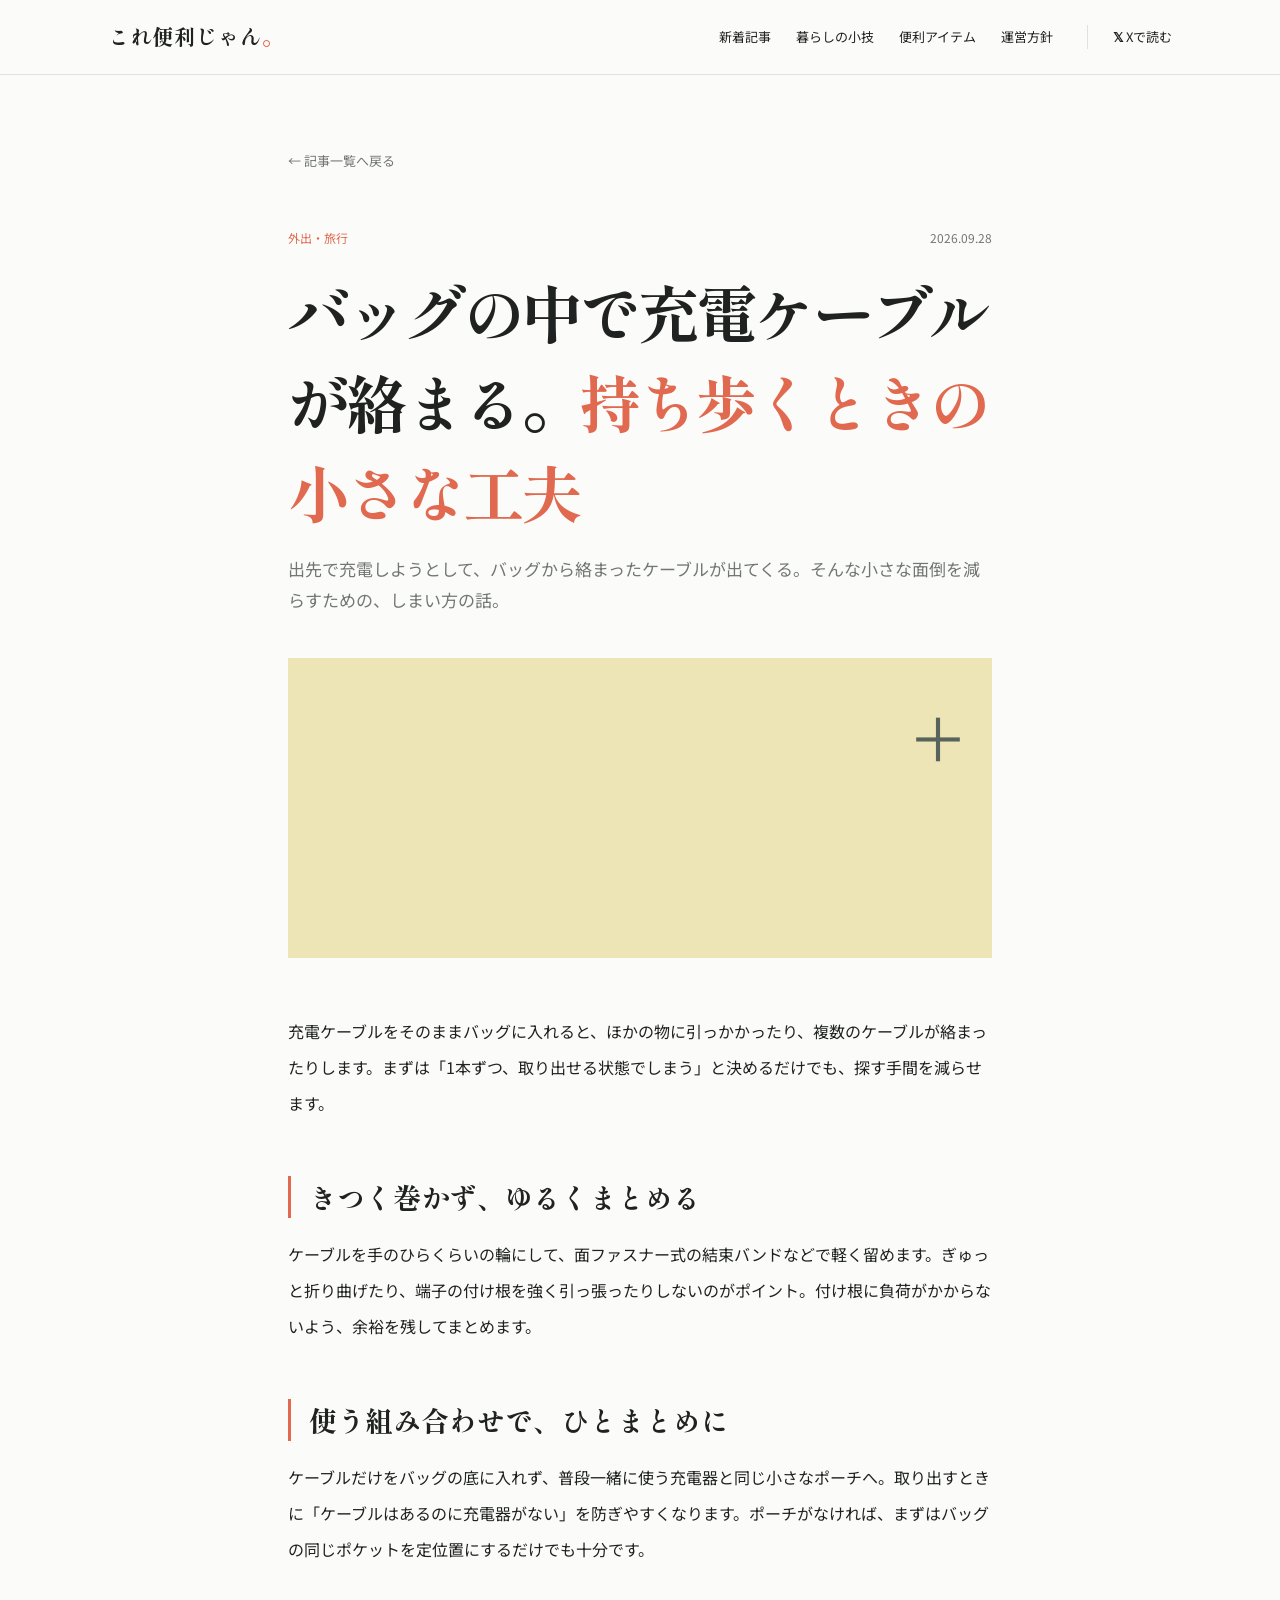
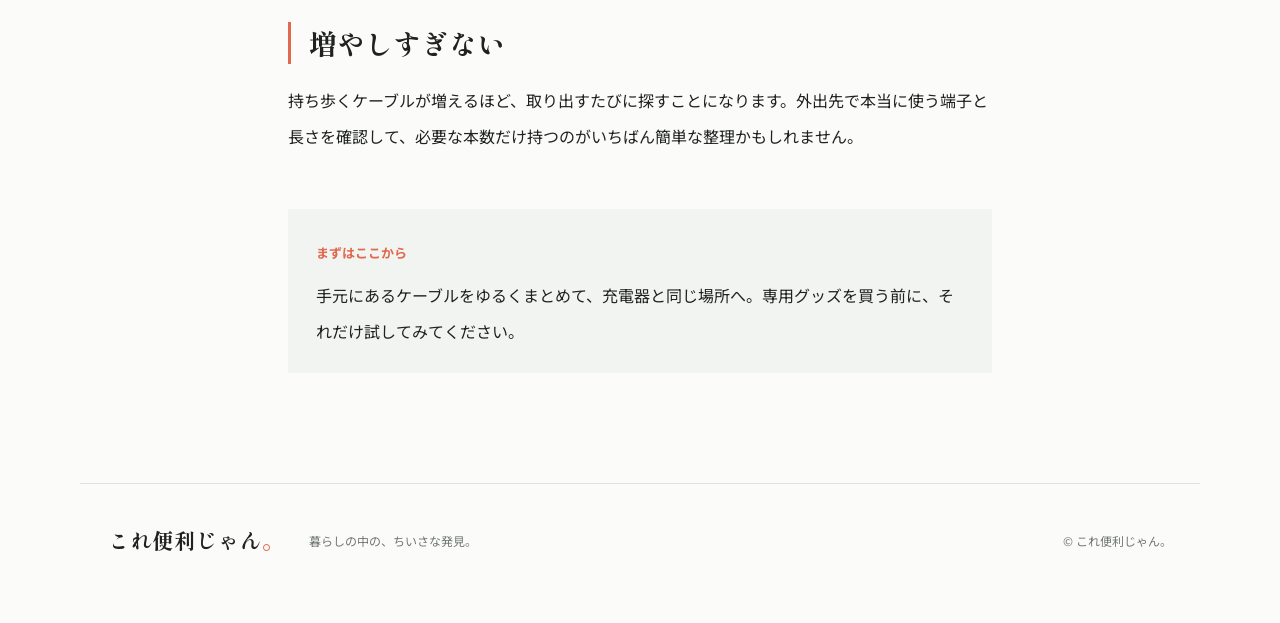
==== articles/cable-carry/index.html @ 56039723 "Add files via upload" ====
<!doctype html>
<html lang="ja">
<head>
  <meta charset="utf-8">
  <meta name="viewport" content="width=device-width, initial-scale=1">
  <meta name="description" content="バッグの中で充電ケーブルが絡まるのを減らす、持ち歩くときのまとめ方。きつく巻かず、1本ずつしまう工夫を紹介します。">
  <title>バッグの中で充電ケーブルが絡まる。持ち歩くときの小さな工夫 | これ便利じゃん。</title>
  <link rel="stylesheet" href="../../style.css">
</head>
<body>
<header class="site-header"><div class="header-inner"><a class="logo" href="../../">これ便利じゃん<span>。</span></a><nav><a href="../../#new">新着記事</a><a href="../../#tips">暮らしの小技</a><a href="../../#items">便利アイテム</a><a href="../../#about">運営方針</a></nav><a class="x-link" href="https://x.com/SG3wuEgN3fQJinp" target="_blank" rel="noopener noreferrer"><b>𝕏</b> Xで読む</a></div></header>
<main class="article-page">
  <a class="back" href="../../#new">← 記事一覧へ戻る</a>
  <div class="meta"><span>外出・旅行</span><time datetime="2026-09-28">2026.09.28</time></div>
  <h1>バッグの中で充電ケーブルが絡まる。<em>持ち歩くときの小さな工夫</em></h1>
  <p class="article-lead">出先で充電しようとして、バッグから絡まったケーブルが出てくる。そんな小さな面倒を減らすための、しまい方の話。</p>
  <div class="article-visual yellow" aria-hidden="true"><span>＋</span></div>
  <div class="article-content">
    <p>充電ケーブルをそのままバッグに入れると、ほかの物に引っかかったり、複数のケーブルが絡まったりします。まずは「1本ずつ、取り出せる状態でしまう」と決めるだけでも、探す手間を減らせます。</p>
    <h2>きつく巻かず、ゆるくまとめる</h2>
    <p>ケーブルを手のひらくらいの輪にして、面ファスナー式の結束バンドなどで軽く留めます。ぎゅっと折り曲げたり、端子の付け根を強く引っ張ったりしないのがポイント。付け根に負荷がかからないよう、余裕を残してまとめます。</p>
    <h2>使う組み合わせで、ひとまとめに</h2>
    <p>ケーブルだけをバッグの底に入れず、普段一緒に使う充電器と同じ小さなポーチへ。取り出すときに「ケーブルはあるのに充電器がない」を防ぎやすくなります。ポーチがなければ、まずはバッグの同じポケットを定位置にするだけでも十分です。</p>
    <h2>増やしすぎない</h2>
    <p>持ち歩くケーブルが増えるほど、取り出すたびに探すことになります。外出先で本当に使う端子と長さを確認して、必要な本数だけ持つのがいちばん簡単な整理かもしれません。</p>
    <div class="article-note"><b>まずはここから</b><p>手元にあるケーブルをゆるくまとめて、充電器と同じ場所へ。専用グッズを買う前に、それだけ試してみてください。</p></div>
  </div>
</main>
<footer><a class="logo" href="../../">これ便利じゃん<span>。</span></a><p>暮らしの中の、ちいさな発見。</p><small>© これ便利じゃん。</small></footer>
</body>
</html>
---- style.css ----
@import url('https://fonts.googleapis.com/css2?family=Noto+Sans+JP:wght@400;500;700;800&family=Shippori+Mincho:wght@500;600;700&display=swap');
:root{--ink:#202221;--muted:#727773;--line:#dfe3df;--accent:#e1694f;--paper:#fbfcfa;--soft:#f1f4f0}*{box-sizing:border-box}html{scroll-behavior:smooth}body{margin:0;background:var(--paper);color:var(--ink);font-family:'Noto Sans JP',sans-serif;line-height:1.8}a{color:inherit;text-decoration:none}.site-header{border-bottom:1px solid var(--line);background:rgba(251,252,250,.95);position:sticky;top:0;z-index:2}.header-inner{max-width:1120px;margin:auto;padding:18px 28px;display:flex;align-items:center;gap:34px}.logo{font-family:'Shippori Mincho',serif;font-weight:700;font-size:21px;letter-spacing:.05em;white-space:nowrap}.logo span,em{color:var(--accent);font-style:normal}nav{display:flex;gap:25px;font-size:13px;margin-left:auto}nav a:hover,.x-link:hover,.section-head>a:hover{color:var(--accent)}.x-link{font-size:13px;border-left:1px solid var(--line);padding-left:25px}.intro,.section,.policy{max-width:1120px;margin:auto;padding:100px 28px}.intro{display:grid;grid-template-columns:1.5fr .8fr;gap:80px;align-items:end;min-height:520px}.kicker,.eyebrow{font-size:11px;letter-spacing:.18em;font-weight:700;color:var(--accent);margin:0 0 18px}.intro h1{font-family:'Shippori Mincho',serif;font-size:clamp(48px,7vw,88px);line-height:1.2;letter-spacing:-.07em;margin:0 0 22px;font-weight:600}.lead{font-size:18px;line-height:2.1;margin:0 0 34px}.primary{display:inline-flex;gap:15px;align-items:center;font-size:14px;font-weight:700;border-bottom:2px solid var(--ink);padding-bottom:8px}.primary span{color:var(--accent);font-size:20px}.intro aside{border-left:1px solid var(--accent);padding:0 0 8px 30px;max-width:300px}.intro aside small{color:var(--muted);font-size:12px}.intro aside p{font-family:'Shippori Mincho',serif;font-size:18px;line-height:1.8}.intro aside hr{border:0;border-top:1px solid var(--line);margin:24px 0}.section{padding-top:40px}.section-head{display:flex;justify-content:space-between;align-items:end;border-bottom:1px solid var(--ink);padding-bottom:16px;margin-bottom:28px}.section-head h2,.policy h2{font-family:'Shippori Mincho',serif;font-size:35px;line-height:1.4;margin:0}.section-head>a{font-size:12px}.articles{display:grid;grid-template-columns:1.05fr .95fr;gap:24px}.article{display:block}.article:hover h3{color:var(--accent)}.featured{background:#f0f4ef}.visual{height:170px;padding:18px 20px;display:flex;justify-content:space-between;align-items:flex-start;color:#58635b}.featured .visual{height:270px}.visual span{font-size:35px;font-weight:300}.visual b{font-size:11px;letter-spacing:.08em}.mint{background:#cbded3}.yellow{background:#eee5b6}.blue{background:#c8dbe3}.article-body{padding:20px 2px}.featured .article-body{padding:25px}.meta{display:flex;justify-content:space-between;color:var(--muted);font-size:11px;margin-bottom:10px}.meta span{color:var(--accent)}h3{font-family:'Shippori Mincho',serif;font-size:21px;line-height:1.55;margin:0 0 9px}.article p{font-size:13px;color:#646b66;line-height:1.8;margin:0 0 15px}.article strong{font-size:12px}.side{display:grid;gap:18px}.side .article{display:grid;grid-template-columns:140px 1fr;gap:18px;border-bottom:1px solid var(--line)}.side .visual{height:140px}.side .article-body{padding:0}.side h3{font-size:17px}.entries{display:grid;grid-template-columns:1fr 1fr;gap:18px}.entries a{padding:34px;background:var(--soft);min-height:200px;transition:transform .2s}.entries a:last-child{background:#e8eee9}.entries a:hover{transform:translateY(-4px)}.entries small{color:var(--accent);font-size:11px}.entries h3{font-size:27px;margin-top:28px}.entries h3 span{float:right;color:var(--accent);font-family:inherit}.entries p{font-size:13px;color:var(--muted);margin:0}.policy{display:grid;grid-template-columns:.75fr 1fr;gap:80px;border-top:1px solid var(--line);margin-top:70px}.policy p{font-size:14px}.policy ul{padding-left:20px;font-size:13px;color:var(--muted)}.policy li{margin:8px 0}footer{border-top:1px solid var(--line);max-width:1120px;margin:0 auto;padding:34px 28px 60px;display:flex;align-items:center;gap:25px}footer p,footer small{font-size:12px;color:var(--muted)}footer small{margin-left:auto}@media(max-width:700px){.header-inner{padding:15px 18px}nav{display:none}.x-link{margin-left:auto;border:0;padding:0;font-size:12px}.intro,.section,.policy{padding:65px 20px}.intro{display:block;min-height:auto}.intro aside{margin-top:70px}.intro h1{font-size:52px}.lead{font-size:15px}.section-head h2{font-size:28px}.articles{display:block}.featured{margin-bottom:24px}.featured .visual{height:190px}.side{gap:0}.side .article{padding:18px 0}.entries{display:block}.entries a{display:block;margin-bottom:12px;min-height:175px}.policy{display:block;margin-top:30px}.policy h2{margin-bottom:30px}footer{padding:30px 20px;display:block}footer p{margin:8px 0}footer small{display:block;margin-top:20px}}
.article-page{max-width:760px;margin:auto;padding:70px 28px 110px}.back{display:inline-block;font-size:13px;color:var(--muted);margin-bottom:55px}.back:hover{color:var(--accent)}.article-page>.meta{font-size:12px}.article-page h1{font-family:'Shippori Mincho',serif;font-size:clamp(36px,6vw,62px);line-height:1.45;letter-spacing:-.06em;margin:18px 0}.article-page h1 em{font-style:normal;color:var(--accent)}.article-lead{font-size:17px;color:var(--muted);margin:0 0 42px}.article-visual{height:300px;display:flex;justify-content:flex-end;align-items:flex-start;padding:24px;margin-bottom:55px}.article-visual span{font-size:60px;color:#58635b}.article-content{font-size:16px;line-height:2.25}.article-content p{margin:0 0 34px}.article-content h2{font-family:'Shippori Mincho',serif;font-size:28px;line-height:1.5;margin:55px 0 18px;padding-left:18px;border-left:3px solid var(--accent)}.article-note{background:var(--soft);padding:24px 28px;margin-top:55px}.article-note p{margin:8px 0 0}.article-note b{font-size:13px;color:var(--accent)}@media(prefers-reduced-motion:reduce){html{scroll-behavior:auto}.entries a{transition:none}}

.entries>div{padding:34px;background:var(--soft);min-height:200px}.entries>div:last-child{background:#e8eee9}.entries>div h3{font-size:27px;margin-top:28px}.entries>div p{font-size:13px;color:var(--muted);margin:0 0 12px}.entries>div small{color:var(--accent);font-size:11px}.preview strong{color:var(--muted);font-weight:500}@media(max-width:700px){.entries>div{margin-bottom:12px;min-height:175px}}
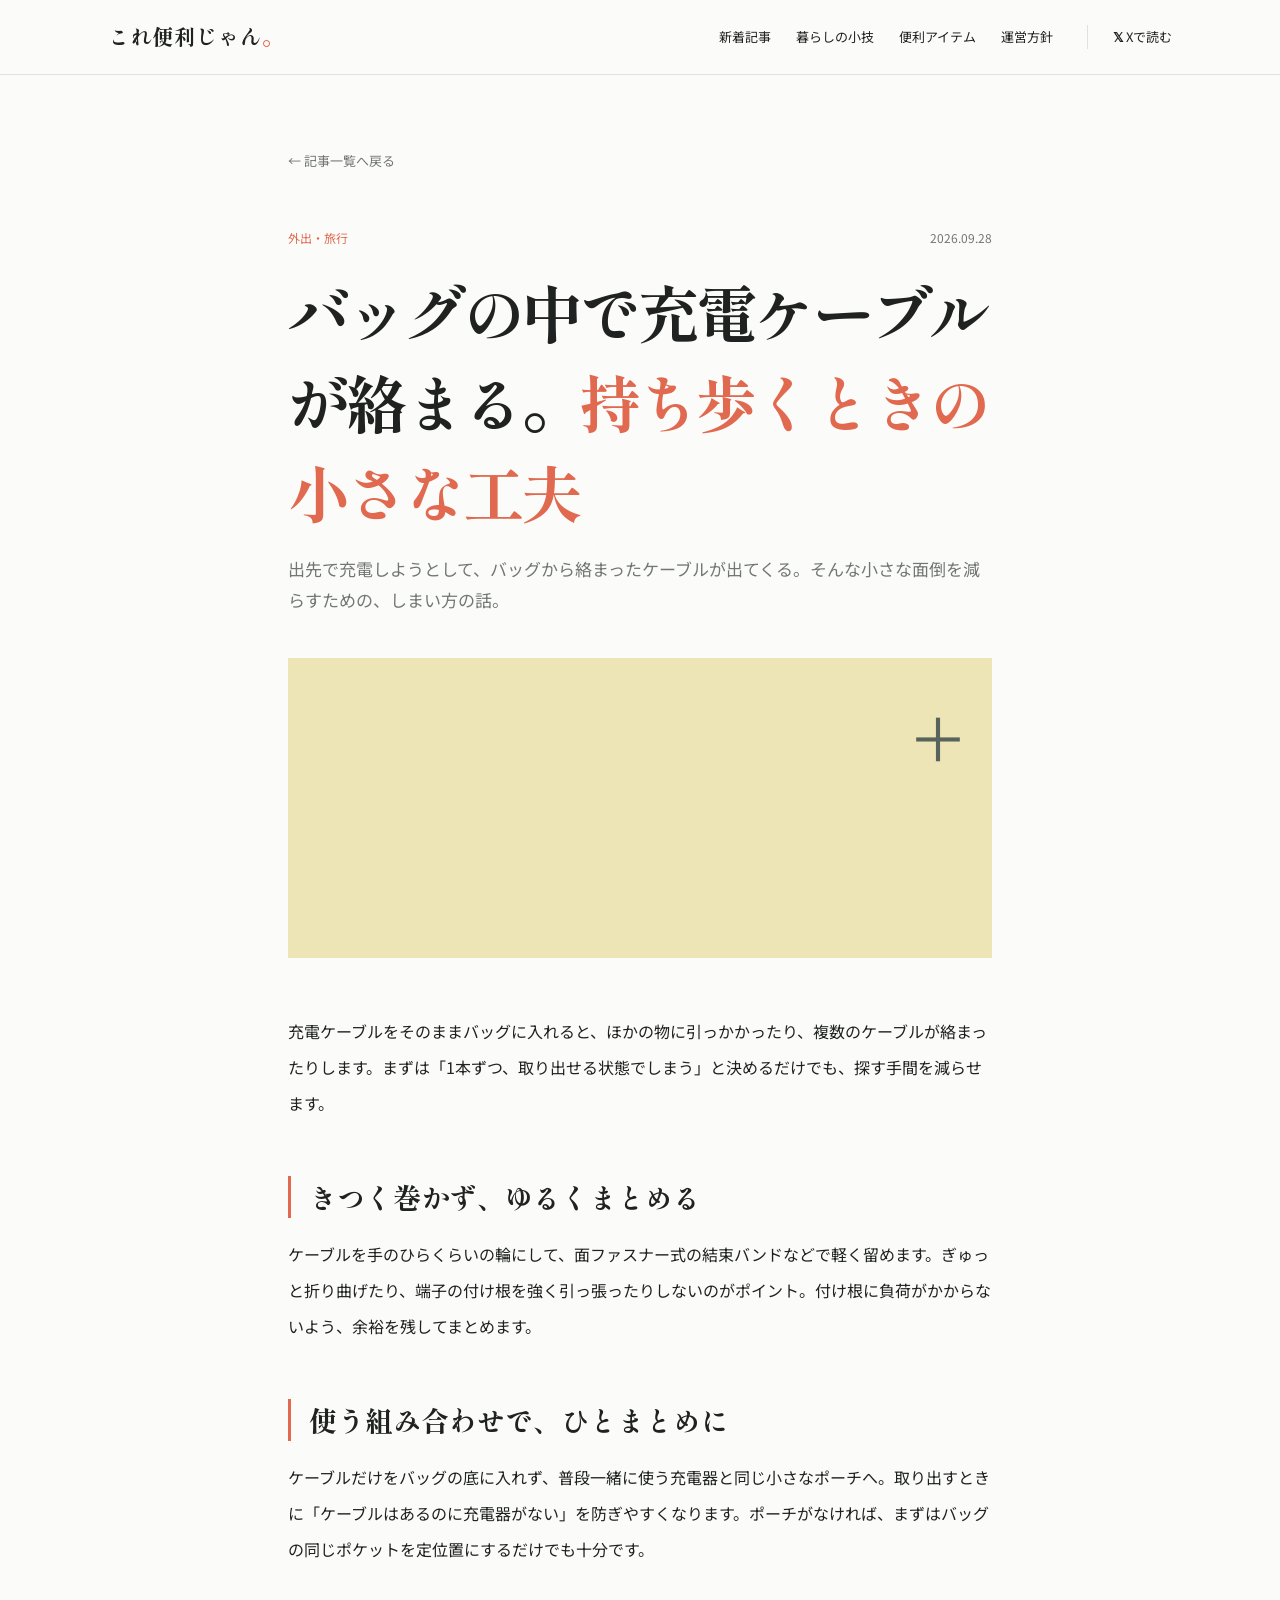
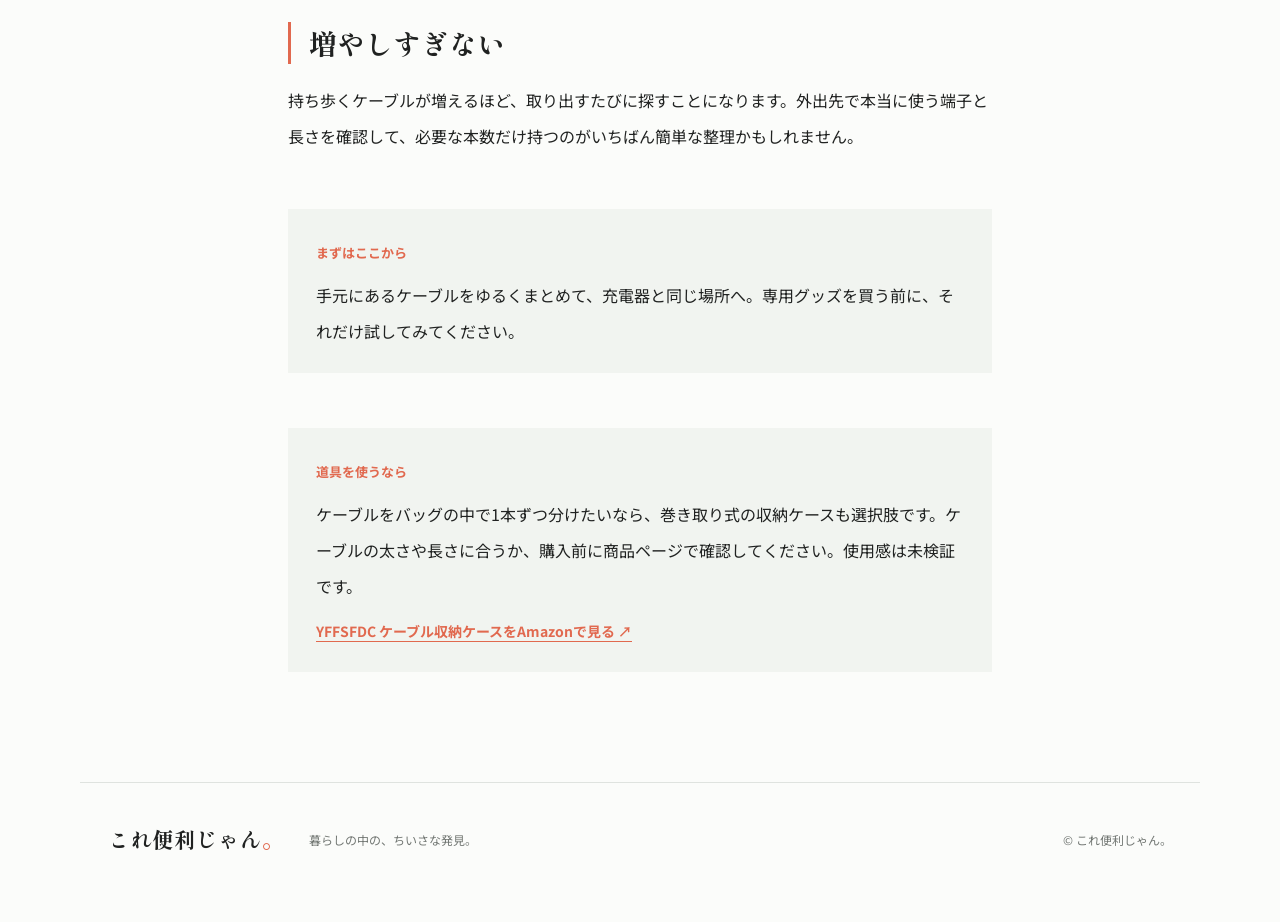
==== commit 8462f5ab: "Add files via upload" ====
--- a/articles/cable-carry/index.html
+++ b/articles/cable-carry/index.html
@@ -24,6 +24,7 @@
     <h2>増やしすぎない</h2>
     <p>持ち歩くケーブルが増えるほど、取り出すたびに探すことになります。外出先で本当に使う端子と長さを確認して、必要な本数だけ持つのがいちばん簡単な整理かもしれません。</p>
     <div class="article-note"><b>まずはここから</b><p>手元にあるケーブルをゆるくまとめて、充電器と同じ場所へ。専用グッズを買う前に、それだけ試してみてください。</p></div>
+    <aside class="article-note product-note" aria-label="関連商品"><b>道具を使うなら</b><p>ケーブルをバッグの中で1本ずつ分けたいなら、巻き取り式の収納ケースも選択肢です。ケーブルの太さや長さに合うか、購入前に商品ページで確認してください。使用感は未検証です。</p><p><a href="https://www.amazon.co.jp/dp/B0BLNNK3S8" target="_blank" rel="noopener noreferrer">YFFSFDC ケーブル収納ケースをAmazonで見る ↗</a></p></aside>
   </div>
 </main>
 <footer><a class="logo" href="../../">これ便利じゃん<span>。</span></a><p>暮らしの中の、ちいさな発見。</p><small>© これ便利じゃん。</small></footer>
--- a/style.css
+++ b/style.css
@@ -3,3 +3,5 @@
 .article-page{max-width:760px;margin:auto;padding:70px 28px 110px}.back{display:inline-block;font-size:13px;color:var(--muted);margin-bottom:55px}.back:hover{color:var(--accent)}.article-page>.meta{font-size:12px}.article-page h1{font-family:'Shippori Mincho',serif;font-size:clamp(36px,6vw,62px);line-height:1.45;letter-spacing:-.06em;margin:18px 0}.article-page h1 em{font-style:normal;color:var(--accent)}.article-lead{font-size:17px;color:var(--muted);margin:0 0 42px}.article-visual{height:300px;display:flex;justify-content:flex-end;align-items:flex-start;padding:24px;margin-bottom:55px}.article-visual span{font-size:60px;color:#58635b}.article-content{font-size:16px;line-height:2.25}.article-content p{margin:0 0 34px}.article-content h2{font-family:'Shippori Mincho',serif;font-size:28px;line-height:1.5;margin:55px 0 18px;padding-left:18px;border-left:3px solid var(--accent)}.article-note{background:var(--soft);padding:24px 28px;margin-top:55px}.article-note p{margin:8px 0 0}.article-note b{font-size:13px;color:var(--accent)}@media(prefers-reduced-motion:reduce){html{scroll-behavior:auto}.entries a{transition:none}}
 
 .entries>div{padding:34px;background:var(--soft);min-height:200px}.entries>div:last-child{background:#e8eee9}.entries>div h3{font-size:27px;margin-top:28px}.entries>div p{font-size:13px;color:var(--muted);margin:0 0 12px}.entries>div small{color:var(--accent);font-size:11px}.preview strong{color:var(--muted);font-weight:500}@media(max-width:700px){.entries>div{margin-bottom:12px;min-height:175px}}
+
+.product-note a{color:var(--accent);font-size:14px;font-weight:700;text-decoration:underline;text-underline-offset:4px}.product-note a:hover{color:var(--ink)}
